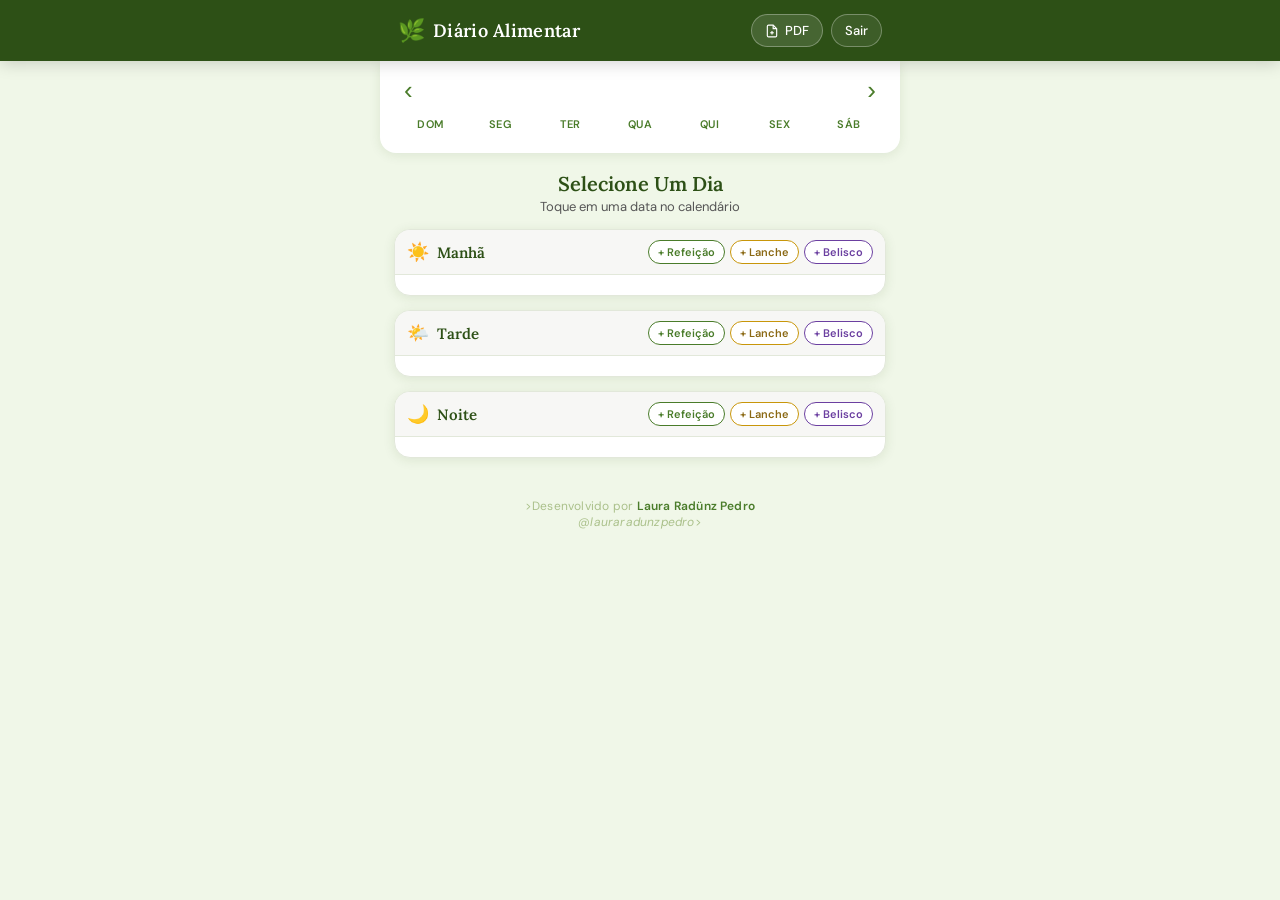
==== templates/index.html @ a9d3d00a "fix: rodapé de crédito" ====
<!DOCTYPE html>
<html lang="pt-BR">
<head>
  <meta charset="UTF-8"/>
  <meta name="viewport" content="width=device-width,initial-scale=1.0,maximum-scale=1.0"/>
  <title>Diário Alimentar</title>
  <link rel="preconnect" href="https://fonts.googleapis.com">
  <link href="https://fonts.googleapis.com/css2?family=Lora:ital,wght@0,400;0,600;1,400&family=DM+Sans:wght@300;400;500;600&display=swap" rel="stylesheet">
  <link rel="stylesheet" href="/static/style.css"/>
</head>
<body>
  <header class="header">
    <div class="header-inner">
      <div class="logo">
        <span class="logo-leaf">🌿</span>
        <span class="logo-text">Diário Alimentar</span>
      </div>
      <div style="display:flex;gap:8px;align-items:center">
        <span id="nomeUsuario" style="font-size:13px;color:rgba(255,255,255,0.7)"></span>
        <a id="linkAdmin" href="/admin" class="btn-pdf" style="display:none">Admin</a>
        <button class="btn-pdf" id="btnExportarPDF">
          <svg width="14" height="14" viewBox="0 0 24 24" fill="none" stroke="currentColor" stroke-width="2"><path d="M14 2H6a2 2 0 0 0-2 2v16a2 2 0 0 0 2 2h12a2 2 0 0 0 2-2V8z"/><polyline points="14 2 14 8 20 8"/><line x1="12" y1="18" x2="12" y2="12"/><line x1="9" y1="15" x2="15" y2="15"/></svg>
          PDF
        </button>
        <button class="btn-pdf" id="btnLogout" style="background:rgba(255,255,255,0.08)">Sair</button>
      </div>
    </div>
  </header>

  <!-- Calendário -->
  <div class="calendario-wrapper">
    <div class="calendario-header">
      <button class="cal-nav" id="prevMes">&#8249;</button>
      <span class="cal-mes-ano" id="calMesAno"></span>
      <button class="cal-nav" id="nextMes">&#8250;</button>
    </div>
    <div class="cal-dias-semana">
      <span>Dom</span><span>Seg</span><span>Ter</span><span>Qua</span><span>Qui</span><span>Sex</span><span>Sáb</span>
    </div>
    <div class="cal-grid" id="calGrid"></div>
  </div>

  <main class="main-content">
    <div class="dia-titulo-wrap">
      <h2 class="dia-titulo" id="diaTitulo">Selecione um dia</h2>
      <span class="dia-sub" id="diaSub">Toque em uma data no calendário</span>
    </div>

    <!-- Observação do dia -->
    <div class="obs-dia-wrap" id="obsDiaWrap" style="display:none">
      <div class="obs-dia-bar">
        <span class="obs-dia-label">📝 Observações do dia</span>
        <button class="obs-dia-toggle" id="btnObsToggle">▾</button>
      </div>
      <div class="obs-dia-body" id="obsDiaBody" style="display:none">
        <textarea class="obs-dia-textarea" id="obsTexto" placeholder="Anotações livres sobre o dia, como você se sentiu, contexto das refeições..." rows="3"></textarea>
        <div class="obs-dia-footer">
          <button class="obs-salvar-btn" id="btnSalvarObs">Salvar</button>
        </div>
      </div>
    </div>

    <div class="periodos" id="periodos">
      <div class="periodo-card" data-periodo="manha">
        <div class="periodo-header">
          <span class="periodo-icon">☀️</span>
          <span class="periodo-nome">Manhã</span>
          <div class="periodo-actions">
            <button class="btn-add-tipo" data-tipo="refeicao" data-periodo="manha">+ Refeição</button>
            <button class="btn-add-tipo btn-lanche" data-tipo="lanche" data-periodo="manha">+ Lanche</button>
            <button class="btn-add-tipo btn-belisco" data-tipo="belisco" data-periodo="manha">+ Belisco</button>
          </div>
        </div>
        <div class="periodo-entradas" id="entradas-manha"></div>
      </div>

      <div class="periodo-card" data-periodo="tarde">
        <div class="periodo-header">
          <span class="periodo-icon">🌤️</span>
          <span class="periodo-nome">Tarde</span>
          <div class="periodo-actions">
            <button class="btn-add-tipo" data-tipo="refeicao" data-periodo="tarde">+ Refeição</button>
            <button class="btn-add-tipo btn-lanche" data-tipo="lanche" data-periodo="tarde">+ Lanche</button>
            <button class="btn-add-tipo btn-belisco" data-tipo="belisco" data-periodo="tarde">+ Belisco</button>
          </div>
        </div>
        <div class="periodo-entradas" id="entradas-tarde"></div>
      </div>

      <div class="periodo-card" data-periodo="noite">
        <div class="periodo-header">
          <span class="periodo-icon">🌙</span>
          <span class="periodo-nome">Noite</span>
          <div class="periodo-actions">
            <button class="btn-add-tipo" data-tipo="refeicao" data-periodo="noite">+ Refeição</button>
            <button class="btn-add-tipo btn-lanche" data-tipo="lanche" data-periodo="noite">+ Lanche</button>
            <button class="btn-add-tipo btn-belisco" data-tipo="belisco" data-periodo="noite">+ Belisco</button>
          </div>
        </div>
        <div class="periodo-entradas" id="entradas-noite"></div>
      </div>
    </div>
  </main>

  <!-- Modal Refeição / Lanche / Belisco / Edição -->
  <div class="modal-overlay" id="modalRefeicao">
    <div class="modal">
      <div class="modal-header">
        <h3 class="modal-titulo" id="modalTitulo">🍽️ Nova Refeição</h3>
        <button class="modal-close" id="fecharModal">✕</button>
      </div>
      <div class="modal-body">
        <div class="campo-horario">
          <label>Horário</label>
          <input type="time" id="inputHorario" class="input-horario"/>
        </div>

        <!-- Campos para refeição, lanche e belisco (todos usam multi-item agora) -->
        <div id="camposMulti">
          <label class="label-alimentos" id="labelAlimentos">Alimentos <span style="font-size:11px;color:#aaa;font-weight:400">(segure e arraste para reordenar)</span></label>
          <div id="listaAlimentos"></div>
          <button class="btn-add-alimento" id="btnAddAlimento">+ Adicionar item</button>
        </div>
      </div>
      <div class="modal-footer">
        <button class="btn-cancelar" id="btnCancelar">Cancelar</button>
        <button class="btn-salvar" id="btnSalvar">Salvar</button>
      </div>
    </div>
  </div>

  <!-- Modal Ingredientes -->
  <div class="modal-overlay" id="modalIngredientes">
    <div class="modal modal-pequeno">
      <div class="modal-header">
        <h3 class="modal-titulo">🧂 Ingredientes / Composição</h3>
        <button class="modal-close" id="fecharModalIngredientes">✕</button>
      </div>
      <div class="modal-body">
        <p style="font-size:13px;color:#888;margin-bottom:12px">Opcional. Descreva o que havia neste alimento.</p>
        <textarea class="obs-dia-textarea" id="inputIngredientes" placeholder="ex: manteiga, leite, farinha de trigo..." rows="4"></textarea>
      </div>
      <div class="modal-footer">
        <button class="btn-cancelar" id="btnCancelarIngredientes">Cancelar</button>
        <button class="btn-salvar" id="btnSalvarIngredientes">Confirmar</button>
      </div>
    </div>
  </div>

  <!-- Modal PDF -->
  <div class="modal-overlay" id="modalPDF">
    <div class="modal">
      <div class="modal-header">
        <h3 class="modal-titulo">📄 Exportar PDF</h3>
        <button class="modal-close" id="fecharModalPDF">✕</button>
      </div>
      <div class="modal-body">
        <div class="campo-horario">
          <label>Seu nome</label>
          <input type="text" id="pdfNome" class="input-horario" placeholder="ex: Maria Silva"/>
        </div>
        <div class="campo-horario" style="margin-top:12px">
          <label>Data início</label>
          <input type="date" id="pdfInicio" class="input-horario"/>
        </div>
        <div class="campo-horario" style="margin-top:12px">
          <label>Data fim</label>
          <input type="date" id="pdfFim" class="input-horario"/>
        </div>
        <p class="pdf-obs">Deixe as datas em branco para exportar <b>todos os dias</b> registrados.</p>
      </div>
      <div class="modal-footer">
        <button class="btn-cancelar" id="btnCancelarPDF">Cancelar</button>
        <button class="btn-salvar" id="btnGerarPDF">Gerar PDF</button>
      </div>
    </div>
  </div>

  <footer class="site-footer">
    <p>>Desenvolvido por <strong>Laura Radünz Pedro</strong></p>
    <p><i>@lauraradunzpedro</i>></p>
    
  </footer>

  <script src="/static/app.js"></script>
</body>
</html>
---- static/style.css ----
/* ===== RESET & BASE ===== */
*, *::before, *::after { box-sizing: border-box; margin: 0; padding: 0; }

:root {
  --verde-escuro: #2D5016;
  --verde-medio: #4A7C2A;
  --verde-claro: #7CB84A;
  --verde-palido: #C8E6A0;
  --verde-bg: #F0F7E8;
  --amarelo-lanche: #F5C842;
  --amarelo-lanche-bg: #FFF8DC;
  --roxo-belisco: #6B3FA0;
  --roxo-belisco-bg: #F3EEFF;
  --roxo-belisco-borda: #D8C5F5;
  --branco: #FFFFFF;
  --cinza-leve: #F7F7F5;
  --cinza-borda: #E2E8DA;
  --cinza-texto: #555;
  --sombra: 0 2px 12px rgba(45,80,22,0.10);
  --sombra-forte: 0 6px 24px rgba(45,80,22,0.15);
  --radius: 16px;
  --radius-sm: 10px;
}

html { font-size: 16px; }

body {
  font-family: 'DM Sans', sans-serif;
  background: var(--verde-bg);
  color: #2a2a2a;
  min-height: 100vh;
  padding-bottom: 40px;
}

/* ===== HEADER ===== */
.header {
  background: var(--verde-escuro);
  padding: 0;
  position: sticky;
  top: 0;
  z-index: 100;
  box-shadow: 0 2px 16px rgba(0,0,0,0.18);
}

.header-inner {
  max-width: 520px;
  margin: 0 auto;
  padding: 14px 18px;
  display: flex;
  align-items: center;
  justify-content: space-between;
}

.logo { display: flex; align-items: center; gap: 8px; }
.logo-leaf { font-size: 22px; }
.logo-text {
  font-family: 'Lora', serif;
  font-size: 18px;
  font-weight: 600;
  color: #fff;
  letter-spacing: 0.3px;
}

.btn-pdf {
  display: flex;
  align-items: center;
  gap: 6px;
  background: rgba(255,255,255,0.12);
  border: 1.5px solid rgba(255,255,255,0.3);
  color: #fff;
  font-family: 'DM Sans', sans-serif;
  font-size: 13px;
  font-weight: 500;
  padding: 7px 13px;
  border-radius: 20px;
  cursor: pointer;
  transition: background 0.2s;
  text-decoration: none;
}
.btn-pdf:hover { background: rgba(255,255,255,0.22); }

/* ===== CALENDÁRIO ===== */
.calendario-wrapper {
  max-width: 520px;
  margin: 0 auto;
  background: var(--branco);
  padding: 16px 16px 12px;
  border-radius: 0 0 var(--radius) var(--radius);
  box-shadow: var(--sombra);
  margin-bottom: 18px;
}

.calendario-header {
  display: flex;
  align-items: center;
  justify-content: space-between;
  margin-bottom: 10px;
}

.cal-nav {
  background: none;
  border: none;
  font-size: 26px;
  color: var(--verde-medio);
  cursor: pointer;
  padding: 0 8px;
  line-height: 1;
  transition: color 0.15s;
}
.cal-nav:hover { color: var(--verde-escuro); }

.cal-mes-ano {
  font-family: 'Lora', serif;
  font-size: 16px;
  font-weight: 600;
  color: var(--verde-escuro);
  text-transform: capitalize;
}

.cal-dias-semana {
  display: grid;
  grid-template-columns: repeat(7, 1fr);
  text-align: center;
  margin-bottom: 6px;
}
.cal-dias-semana span {
  font-size: 11px;
  font-weight: 600;
  color: var(--verde-medio);
  text-transform: uppercase;
  letter-spacing: 0.5px;
  padding: 4px 0;
}

.cal-grid {
  display: grid;
  grid-template-columns: repeat(7, 1fr);
  gap: 3px;
}

.cal-dia {
  aspect-ratio: 1;
  display: flex;
  align-items: center;
  justify-content: center;
  border-radius: 50%;
  font-size: 13px;
  font-weight: 500;
  cursor: pointer;
  transition: all 0.15s;
  position: relative;
  color: #333;
}

.cal-dia:hover:not(.vazio):not(.outro-mes) {
  background: var(--verde-palido);
  color: var(--verde-escuro);
}

.cal-dia.outro-mes { color: #ccc; cursor: default; }
.cal-dia.hoje { border: 2px solid var(--verde-claro); color: var(--verde-escuro); font-weight: 700; }
.cal-dia.selecionado { background: var(--verde-medio) !important; color: #fff !important; font-weight: 700; }

.cal-dia.tem-registro::after {
  content: '';
  position: absolute;
  bottom: 3px;
  width: 5px;
  height: 5px;
  border-radius: 50%;
  background: var(--verde-claro);
}
.cal-dia.selecionado::after { background: rgba(255,255,255,0.7); }

/* ===== MAIN ===== */
.main-content {
  max-width: 520px;
  margin: 0 auto;
  padding: 0 14px;
}

.dia-titulo-wrap {
  text-align: center;
  margin-bottom: 14px;
}

.dia-titulo {
  font-family: 'Lora', serif;
  font-size: 20px;
  font-weight: 600;
  color: var(--verde-escuro);
  text-transform: capitalize;
}

.dia-sub {
  font-size: 13px;
  color: var(--cinza-texto);
  display: block;
  margin-top: 2px;
}

/* ===== OBSERVAÇÃO DO DIA ===== */
.obs-dia-wrap {
  background: var(--branco);
  border: 1.5px solid var(--cinza-borda);
  border-radius: var(--radius-sm);
  margin-bottom: 16px;
  overflow: hidden;
  box-shadow: 0 1px 6px rgba(45,80,22,0.06);
}

.obs-dia-bar {
  display: flex;
  align-items: center;
  justify-content: space-between;
  padding: 10px 14px;
  cursor: pointer;
  transition: background 0.15s;
}
.obs-dia-bar:hover { background: var(--cinza-leve); }
.obs-dia-bar.tem-obs { border-left: 3px solid var(--verde-claro); }

.obs-dia-label {
  font-size: 13px;
  font-weight: 500;
  color: var(--cinza-texto);
}
.obs-dia-bar.tem-obs .obs-dia-label { color: var(--verde-medio); font-weight: 600; }

.obs-dia-toggle {
  background: none;
  border: none;
  color: var(--cinza-texto);
  font-size: 14px;
  cursor: pointer;
  padding: 0 4px;
}

.obs-dia-body {
  padding: 10px 14px 12px;
  border-top: 1px solid var(--cinza-borda);
}

.obs-dia-textarea {
  width: 100%;
  border: 1.5px solid var(--cinza-borda);
  border-radius: 8px;
  padding: 10px 12px;
  font-family: 'DM Sans', sans-serif;
  font-size: 13px;
  color: #333;
  resize: vertical;
  outline: none;
  background: var(--cinza-leve);
  line-height: 1.5;
  transition: border-color 0.2s;
}
.obs-dia-textarea:focus { border-color: var(--verde-claro); background: #fff; }

.obs-dia-footer {
  display: flex;
  justify-content: flex-end;
  margin-top: 8px;
}

.obs-salvar-btn {
  padding: 7px 18px;
  background: var(--verde-medio);
  color: #fff;
  border: none;
  border-radius: 20px;
  font-family: 'DM Sans', sans-serif;
  font-size: 13px;
  font-weight: 600;
  cursor: pointer;
  transition: background 0.2s;
}
.obs-salvar-btn:hover { background: var(--verde-escuro); }

/* ===== PERÍODOS ===== */
.periodos { display: flex; flex-direction: column; gap: 14px; }

.periodo-card {
  background: var(--branco);
  border-radius: var(--radius);
  box-shadow: var(--sombra);
  overflow: hidden;
  border: 1.5px solid var(--cinza-borda);
}

.periodo-header {
  display: flex;
  align-items: center;
  gap: 8px;
  padding: 10px 12px;
  background: var(--cinza-leve);
  border-bottom: 1px solid var(--cinza-borda);
  flex-wrap: wrap;
}

.periodo-icon { font-size: 18px; }

.periodo-nome {
  font-family: 'Lora', serif;
  font-size: 15px;
  font-weight: 600;
  color: var(--verde-escuro);
  flex: 1;
}

.periodo-actions {
  display: flex;
  gap: 5px;
  flex-wrap: wrap;
}

.btn-add-tipo {
  font-family: 'DM Sans', sans-serif;
  font-size: 11px;
  font-weight: 600;
  padding: 4px 9px;
  border-radius: 20px;
  border: 1.5px solid var(--verde-medio);
  background: var(--branco);
  color: var(--verde-medio);
  cursor: pointer;
  transition: all 0.15s;
  white-space: nowrap;
}
.btn-add-tipo:hover { background: var(--verde-medio); color: #fff; }

.btn-lanche { border-color: #C8960A; color: #8B6914; }
.btn-lanche:hover { background: #C8960A; color: #fff; }

.btn-belisco { border-color: var(--roxo-belisco); color: var(--roxo-belisco); }
.btn-belisco:hover { background: var(--roxo-belisco); color: #fff; }

.periodo-entradas {
  padding: 10px 14px;
  display: flex;
  flex-direction: column;
  gap: 10px;
  min-height: 10px;
}

/* ===== ENTRADAS SALVAS ===== */
.entrada-card {
  border-radius: var(--radius-sm);
  padding: 10px 12px;
  position: relative;
}

.entrada-card.tipo-refeicao { background: var(--verde-bg); border: 1px solid var(--verde-palido); }
.entrada-card.tipo-lanche   { background: var(--amarelo-lanche-bg); border: 1px solid #F0D97A; }
.entrada-card.tipo-belisco  { background: var(--roxo-belisco-bg); border: 1px solid var(--roxo-belisco-borda); }

.entrada-horario {
  font-size: 11px;
  font-weight: 600;
  color: var(--cinza-texto);
  text-transform: uppercase;
  letter-spacing: 0.5px;
  margin-bottom: 4px;
  display: flex;
  align-items: center;
  gap: 5px;
}

.entrada-horario .badge {
  background: var(--verde-escuro);
  color: #fff;
  border-radius: 8px;
  padding: 1px 7px;
  font-size: 10px;
}
.entrada-card.tipo-lanche .entrada-horario .badge  { background: #8B6914; }
.entrada-card.tipo-belisco .entrada-horario .badge { background: var(--roxo-belisco); }

.entrada-alimentos { margin-top: 4px; }

.alimento-item {
  font-size: 13px;
  color: #333;
  padding: 1px 0;
  display: flex;
  align-items: baseline;
  gap: 4px;
}
.alimento-item::before { content: '•'; color: var(--verde-claro); font-size: 16px; line-height: 1; }
.entrada-card.tipo-lanche .alimento-item::before  { content: '🥪'; font-size: 12px; }
.entrada-card.tipo-belisco .alimento-item::before { content: '🍬'; font-size: 12px; }

.alimento-medida { font-size: 12px; color: var(--cinza-texto); font-weight: 500; }

.alimento-ingredientes {
  font-size: 11px;
  color: #999;
  font-style: italic;
  padding-left: 18px;
  margin-bottom: 2px;
  line-height: 1.4;
}

.btn-deletar {
  position: absolute;
  top: 8px;
  right: 8px;
  background: none;
  border: none;
  font-size: 16px;
  color: #ccc;
  cursor: pointer;
  padding: 2px 4px;
  border-radius: 6px;
  transition: color 0.15s;
  line-height: 1;
}
.btn-deletar:hover { color: #e74c3c; background: #fef0f0; }

/* ===== MODAL ===== */
.modal-overlay {
  display: none;
  position: fixed;
  inset: 0;
  background: rgba(0,0,0,0.45);
  z-index: 200;
  align-items: flex-end;
  justify-content: center;
  padding: 0;
}
.modal-overlay.aberto { display: flex; animation: fadeInOverlay 0.2s ease; }

@keyframes fadeInOverlay { from{opacity:0} to{opacity:1} }

.modal {
  background: var(--branco);
  width: 100%;
  max-width: 520px;
  border-radius: 22px 22px 0 0;
  max-height: 88vh;
  overflow-y: auto;
  animation: slideUp 0.28s cubic-bezier(.34,1.3,.64,1);
}

.modal-pequeno { max-height: 60vh; }

@keyframes slideUp { from{transform:translateY(100%)} to{transform:translateY(0)} }

.modal-header {
  display: flex;
  align-items: center;
  justify-content: space-between;
  padding: 18px 20px 12px;
  border-bottom: 1px solid var(--cinza-borda);
  position: sticky;
  top: 0;
  background: var(--branco);
  z-index: 1;
}

.modal-titulo {
  font-family: 'Lora', serif;
  font-size: 17px;
  font-weight: 600;
  color: var(--verde-escuro);
}

.modal-close {
  background: var(--cinza-leve);
  border: none;
  width: 30px;
  height: 30px;
  border-radius: 50%;
  font-size: 15px;
  color: var(--cinza-texto);
  cursor: pointer;
  display: flex;
  align-items: center;
  justify-content: center;
}

.modal-body { padding: 16px 20px; }

.modal-footer {
  padding: 14px 20px 24px;
  display: flex;
  gap: 10px;
  border-top: 1px solid var(--cinza-borda);
  position: sticky;
  bottom: 0;
  background: var(--branco);
}

/* ===== INPUTS ===== */
label, .label-alimentos {
  display: block;
  font-size: 12px;
  font-weight: 600;
  color: var(--verde-escuro);
  text-transform: uppercase;
  letter-spacing: 0.5px;
  margin-bottom: 6px;
}
.label-alimentos { margin-top: 14px; }

.campo-horario { margin-bottom: 4px; }

.input-horario {
  width: 100%;
  padding: 10px 14px;
  border: 1.5px solid var(--cinza-borda);
  border-radius: var(--radius-sm);
  font-family: 'DM Sans', sans-serif;
  font-size: 15px;
  color: #333;
  outline: none;
  background: var(--cinza-leve);
  transition: border-color 0.2s;
}
.input-horario:focus { border-color: var(--verde-claro); background: #fff; }

/* Linha de alimento */
.alimento-row-wrap {
  background: var(--cinza-leve);
  border: 1.5px solid var(--cinza-borda);
  border-radius: var(--radius-sm);
  padding: 10px;
  margin-bottom: 8px;
  position: relative;
  transition: border-color 0.2s;
}
.alimento-row-wrap:focus-within { border-color: var(--verde-claro); }

.alimento-acoes-topo {
  display: flex;
  align-items: center;
  gap: 4px;
  width: 100%;
}

.input-alimento {
  flex: 1;
  border: none;
  background: transparent;
  font-family: 'DM Sans', sans-serif;
  font-size: 14px;
  color: #333;
  outline: none;
  padding: 2px 0;
  min-width: 0;
}
.input-alimento::placeholder { color: #aaa; }

/* Botão de ingredientes */
.btn-ingredientes {
  background: none;
  border: 1.5px solid #ddd;
  border-radius: 8px;
  padding: 3px 7px;
  font-size: 14px;
  cursor: pointer;
  color: #bbb;
  transition: all 0.15s;
  flex-shrink: 0;
  line-height: 1.4;
}
.btn-ingredientes:hover { border-color: var(--verde-claro); color: var(--verde-medio); background: var(--verde-bg); }
.btn-ingredientes.tem-ingredientes { border-color: var(--verde-medio); color: var(--verde-medio); background: var(--verde-bg); }

.btn-remover-alimento {
  background: none;
  border: none;
  font-size: 18px;
  color: #ccc;
  cursor: pointer;
  line-height: 1;
  transition: color 0.15s;
  flex-shrink: 0;
  padding: 0 2px;
}
.btn-remover-alimento:hover { color: #e74c3c; }

.alimento-medida-row {
  display: flex;
  gap: 8px;
  margin-top: 8px;
}

.input-qtd {
  width: 90px;
  flex-shrink: 0;
  border: 1.5px solid var(--cinza-borda);
  border-radius: 8px;
  padding: 7px 10px;
  font-family: 'DM Sans', sans-serif;
  font-size: 13px;
  background: #fff;
  outline: none;
  color: #333;
  transition: border-color 0.2s;
}
.input-qtd:focus { border-color: var(--verde-claro); }

.select-unidade {
  flex: 1;
  border: 1.5px solid var(--cinza-borda);
  border-radius: 8px;
  padding: 7px 10px;
  font-family: 'DM Sans', sans-serif;
  font-size: 13px;
  background: #fff;
  outline: none;
  color: #333;
  cursor: pointer;
  transition: border-color 0.2s;
}
.select-unidade:focus { border-color: var(--verde-claro); }

.btn-add-alimento {
  width: 100%;
  padding: 9px;
  border: 2px dashed var(--verde-palido);
  border-radius: var(--radius-sm);
  background: transparent;
  color: var(--verde-medio);
  font-family: 'DM Sans', sans-serif;
  font-size: 13px;
  font-weight: 600;
  cursor: pointer;
  margin-top: 4px;
  transition: all 0.15s;
}
.btn-add-alimento:hover { border-color: var(--verde-medio); background: var(--verde-bg); }

/* Botões do modal */
.btn-cancelar, .btn-salvar {
  flex: 1;
  padding: 13px;
  border-radius: var(--radius-sm);
  font-family: 'DM Sans', sans-serif;
  font-size: 15px;
  font-weight: 600;
  cursor: pointer;
  border: none;
  transition: all 0.15s;
}
.btn-cancelar { background: var(--cinza-leve); color: var(--cinza-texto); }
.btn-cancelar:hover { background: var(--cinza-borda); }
.btn-salvar { background: var(--verde-medio); color: #fff; box-shadow: 0 3px 10px rgba(74,124,42,0.3); }
.btn-salvar:hover { background: var(--verde-escuro); }
.btn-salvar:active { transform: scale(0.98); }

/* PDF obs */
.pdf-obs {
  font-size: 12px;
  color: var(--cinza-texto);
  margin-top: 14px;
  line-height: 1.5;
  background: var(--verde-bg);
  padding: 10px 12px;
  border-radius: 8px;
  border-left: 3px solid var(--verde-claro);
}

/* Vazio */
.vazio-msg { font-size: 13px; color: #bbb; text-align: center; padding: 8px 0 4px; font-style: italic; }

/* ===== RODAPÉ DO SITE ===== */
.site-footer {
  text-align: center;
  margin-top: 40px;
  padding-bottom: 20px;
  font-size: 12px;
  color: #aac08a;
  letter-spacing: 0.2px;
}
.site-footer strong {
  color: var(--verde-medio);
  font-weight: 600;
}

/* Scrollbar */
::-webkit-scrollbar { width: 5px; }
::-webkit-scrollbar-track { background: transparent; }
::-webkit-scrollbar-thumb { background: var(--verde-palido); border-radius: 3px; }

/* Toast */
.toast {
  position: fixed;
  bottom: 30px;
  left: 50%;
  transform: translateX(-50%) translateY(80px);
  background: var(--verde-escuro);
  color: #fff;
  padding: 11px 22px;
  border-radius: 30px;
  font-size: 14px;
  font-weight: 500;
  z-index: 9999;
  transition: transform 0.3s cubic-bezier(.34,1.4,.64,1), opacity 0.3s;
  opacity: 0;
  pointer-events: none;
}
.toast.show { transform: translateX(-50%) translateY(0); opacity: 1; }

/* ── Drag & Drop ── */
.drag-handle {
  display: inline-block;
  cursor: grab;
  color: #ccc;
  font-size: 18px;
  padding: 0 4px 0 0;
  user-select: none;
  touch-action: none;
  vertical-align: middle;
  line-height: 1;
  flex-shrink: 0;
}
.drag-handle:active { cursor: grabbing; }
.alimento-row-wrap.drag-over {
  border-color: var(--verde-claro);
  background: var(--verde-bg);
  box-shadow: 0 0 0 2px var(--verde-palido);
}

/* ── Botões de editar/deletar na entrada ── */
.entrada-btns {
  position: absolute;
  top: 8px;
  right: 8px;
  display: flex;
  gap: 4px;
}
.btn-editar {
  background: none;
  border: none;
  font-size: 14px;
  color: #aaa;
  cursor: pointer;
  padding: 2px 4px;
  border-radius: 6px;
  transition: color 0.15s, background 0.15s;
  line-height: 1;
}
.btn-editar:hover { color: var(--verde-medio); background: var(--verde-bg); }
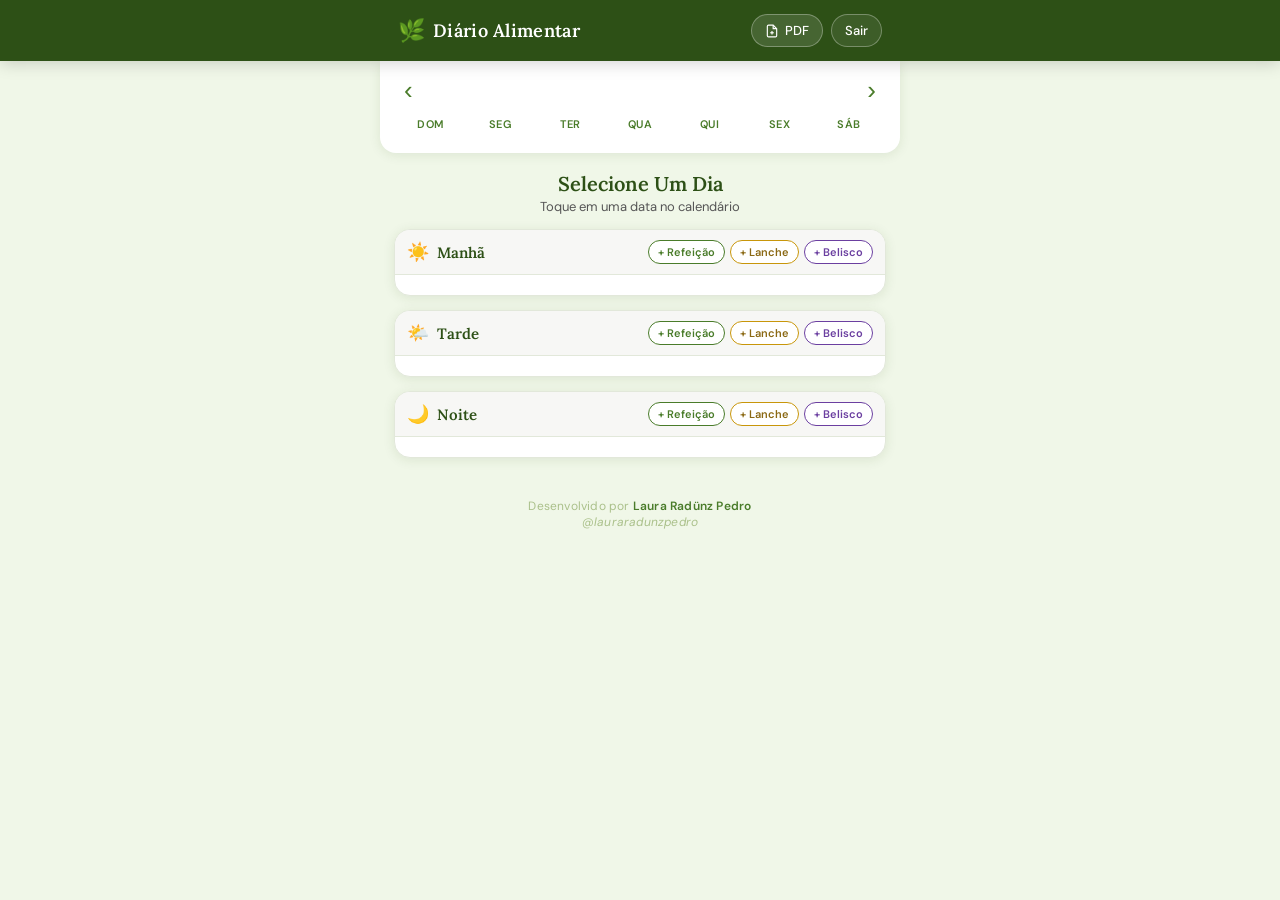
==== commit c4fc2b5d: "fix: rodapé de crédito" ====
--- a/templates/index.html
+++ b/templates/index.html
@@ -177,8 +177,8 @@
   </div>
 
   <footer class="site-footer">
-    <p>>Desenvolvido por <strong>Laura Radünz Pedro</strong></p>
-    <p><i>@lauraradunzpedro</i>></p>
+    <p>Desenvolvido por <strong>Laura Radünz Pedro</strong></p>
+    <p><i>@lauraradunzpedro</i></p>
     
   </footer>
 
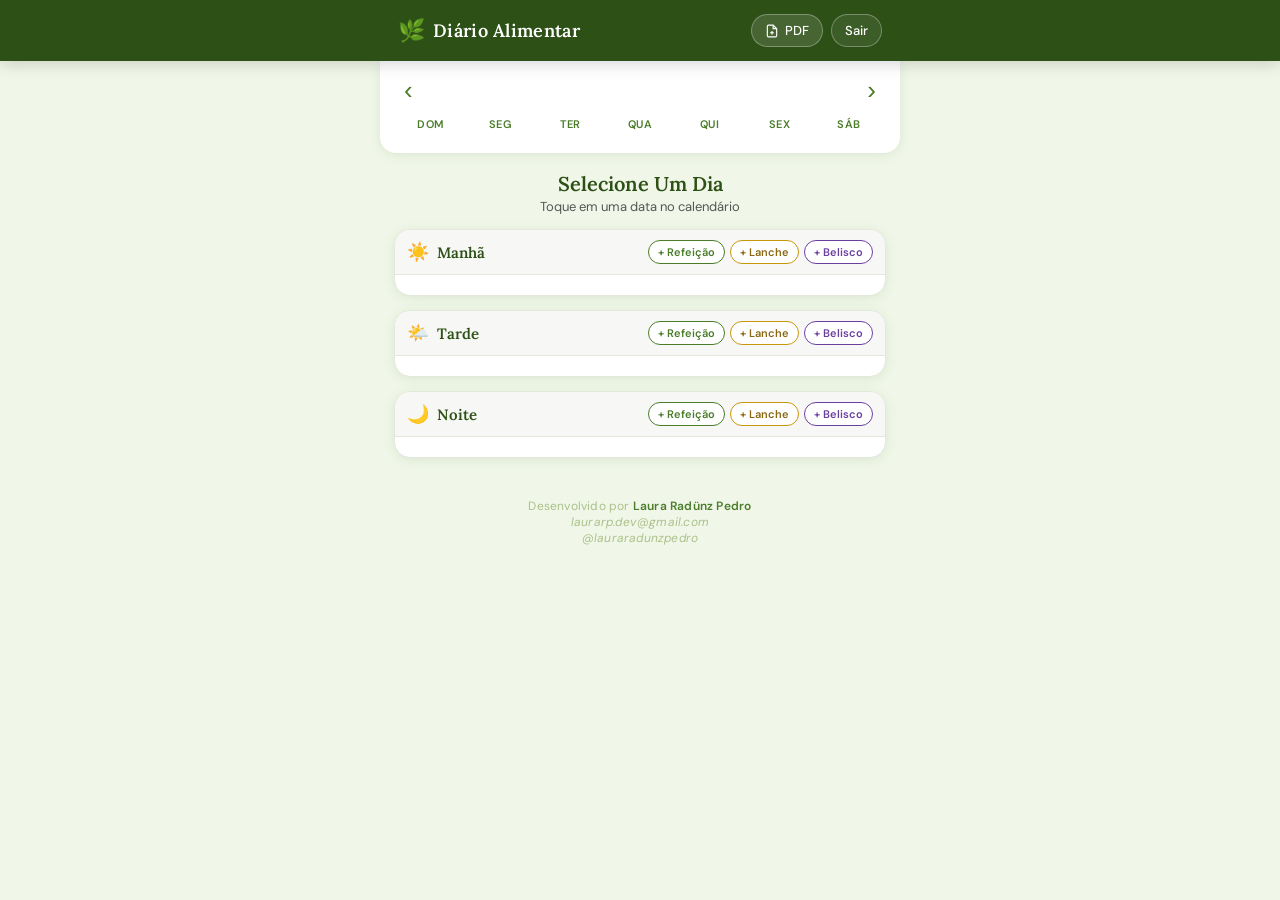
==== commit 283b2f50: "fix: adiciona contato no rodapé" ====
--- a/templates/index.html
+++ b/templates/index.html
@@ -178,8 +178,9 @@
 
   <footer class="site-footer">
     <p>Desenvolvido por <strong>Laura Radünz Pedro</strong></p>
+    <p><i>laurarp.dev@gmail.com</i></p>
     <p><i>@lauraradunzpedro</i></p>
-    
+
   </footer>
 
   <script src="/static/app.js"></script>
--- a/static/style.css
+++ b/static/style.css
@@ -729,7 +729,7 @@
   top: 8px;
   right: 8px;
   display: flex;
-  gap: 4px;
+  gap: 6px;
 }
 .btn-editar {
   background: none;
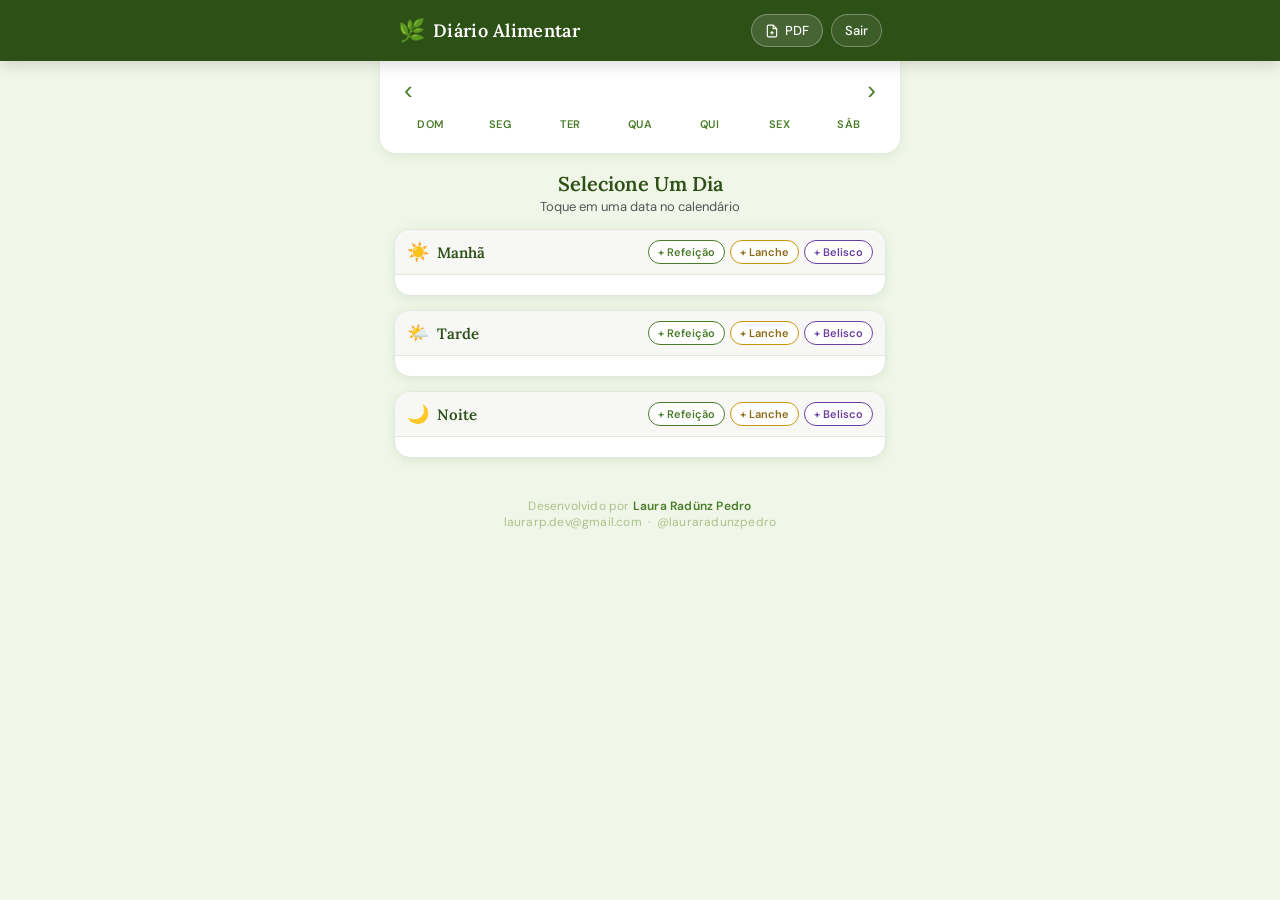
==== commit 73e7ef2a: "fix: corrige erro de fontName duplicado no PDF, login por e-mail e ajustes de UI" ====
--- a/templates/index.html
+++ b/templates/index.html
@@ -178,9 +178,11 @@
 
   <footer class="site-footer">
     <p>Desenvolvido por <strong>Laura Radünz Pedro</strong></p>
-    <p><i>laurarp.dev@gmail.com</i></p>
-    <p><i>@lauraradunzpedro</i></p>
-
+    <p>
+      <a href="mailto:laurarp.dev@gmail.com" style="color:inherit;text-decoration:none">laurarp.dev@gmail.com</a>
+      &nbsp;·&nbsp;
+      <a href="https://instagram.com/lauraradunzpedro" target="_blank" rel="noopener" style="color:inherit;text-decoration:none">@lauraradunzpedro</a>
+    </p>
   </footer>
 
   <script src="/static/app.js"></script>
--- a/static/style.css
+++ b/static/style.css
@@ -402,9 +402,6 @@
 }
 
 .btn-deletar {
-  position: absolute;
-  top: 8px;
-  right: 8px;
   background: none;
   border: none;
   font-size: 16px;
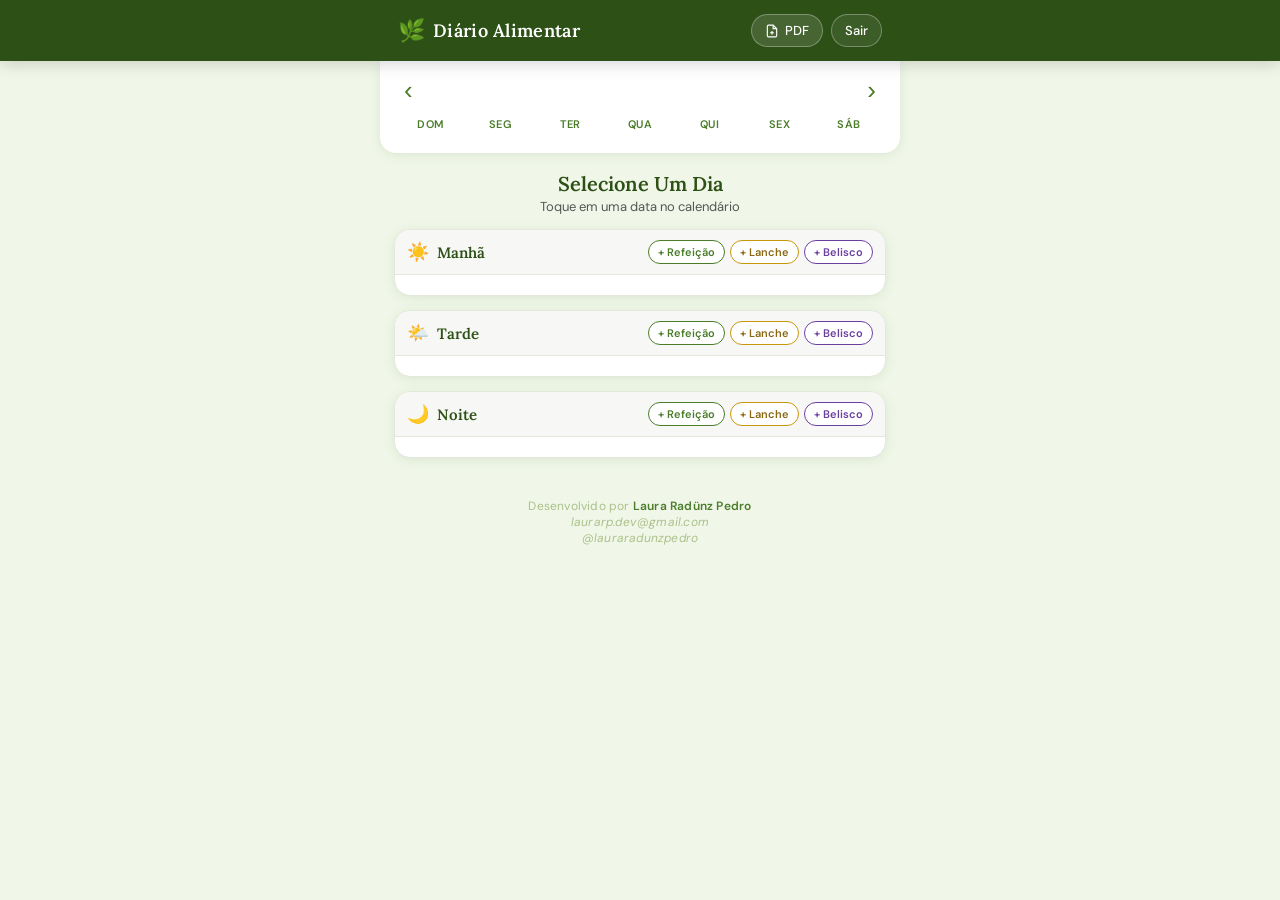
==== commit 89d96903: "feat: adiciona suporte a PWA (manifest, service worker e ícones)" ====
--- a/templates/index.html
+++ b/templates/index.html
@@ -7,6 +7,13 @@
   <link rel="preconnect" href="https://fonts.googleapis.com">
   <link href="https://fonts.googleapis.com/css2?family=Lora:ital,wght@0,400;0,600;1,400&family=DM+Sans:wght@300;400;500;600&display=swap" rel="stylesheet">
   <link rel="stylesheet" href="/static/style.css"/>
+  <link rel="manifest" href="/manifest.json"/>
+  <meta name="theme-color" content="#1E3A08"/>
+  <meta name="mobile-web-app-capable" content="yes"/>
+  <meta name="apple-mobile-web-app-capable" content="yes"/>
+  <meta name="apple-mobile-web-app-status-bar-style" content="black-translucent"/>
+  <meta name="apple-mobile-web-app-title" content="Diário Alimentar"/>
+  <link rel="apple-touch-icon" href="/static/icons/icon-192.png"/>
 </head>
 <body>
   <header class="header">
@@ -178,11 +185,9 @@
 
   <footer class="site-footer">
     <p>Desenvolvido por <strong>Laura Radünz Pedro</strong></p>
-    <p>
-      <a href="mailto:laurarp.dev@gmail.com" style="color:inherit;text-decoration:none">laurarp.dev@gmail.com</a>
-      &nbsp;·&nbsp;
-      <a href="https://instagram.com/lauraradunzpedro" target="_blank" rel="noopener" style="color:inherit;text-decoration:none">@lauraradunzpedro</a>
-    </p>
+    <p><i>laurarp.dev@gmail.com</i></p>
+    <p><i>@lauraradunzpedro</i></p>
+
   </footer>
 
   <script src="/static/app.js"></script>
--- a/static/style.css
+++ b/static/style.css
@@ -401,18 +401,7 @@
   line-height: 1.4;
 }
 
-.btn-deletar {
-  background: none;
-  border: none;
-  font-size: 16px;
-  color: #ccc;
-  cursor: pointer;
-  padding: 2px 4px;
-  border-radius: 6px;
-  transition: color 0.15s;
-  line-height: 1;
-}
-.btn-deletar:hover { color: #e74c3c; background: #fef0f0; }
+
 
 /* ===== MODAL ===== */
 .modal-overlay {
@@ -726,17 +715,88 @@
   top: 8px;
   right: 8px;
   display: flex;
-  gap: 6px;
-}
-.btn-editar {
+  flex-direction: row;
+  align-items: center;
+  gap: 2px;
+}
+.btn-editar,
+.btn-deletar {
   background: none;
   border: none;
+  cursor: pointer;
+  padding: 3px 5px;
+  border-radius: 6px;
+  line-height: 1;
+  transition: color 0.15s, background 0.15s;
+}
+.btn-editar  { font-size: 13px; color: #aaa; }
+.btn-deletar { font-size: 15px; color: #ccc; }
+.btn-editar:hover  { color: var(--verde-medio); background: var(--verde-bg); }
+.btn-deletar:hover { color: #e74c3c; background: #fef0f0; }
+/* ── Modal de confirmação ── */
+.confirm-overlay {
+  display: none;
+  position: fixed;
+  inset: 0;
+  background: rgba(0,0,0,0.45);
+  z-index: 999;
+  align-items: center;
+  justify-content: center;
+  padding: 24px;
+}
+.confirm-overlay.aberto { display: flex; animation: fadeInOverlay 0.18s ease; }
+
+.confirm-box {
+  background: var(--branco);
+  border-radius: 20px;
+  padding: 28px 24px 20px;
+  width: 100%;
+  max-width: 320px;
+  box-shadow: 0 12px 40px rgba(0,0,0,0.22);
+  animation: scaleIn 0.2s cubic-bezier(.34,1.4,.64,1);
+}
+
+@keyframes scaleIn { from{transform:scale(0.88);opacity:0} to{transform:scale(1);opacity:1} }
+
+.confirm-msg {
+  font-family: 'DM Sans', sans-serif;
+  font-size: 15px;
+  color: #222;
+  text-align: center;
+  margin-bottom: 22px;
+  line-height: 1.5;
+}
+
+.confirm-btns {
+  display: flex;
+  gap: 10px;
+}
+
+.confirm-btn-cancel, .confirm-btn-ok {
+  flex: 1;
+  padding: 12px;
+  border: none;
+  border-radius: 12px;
+  font-family: 'DM Sans', sans-serif;
   font-size: 14px;
-  color: #aaa;
-  cursor: pointer;
-  padding: 2px 4px;
-  border-radius: 6px;
-  transition: color 0.15s, background 0.15s;
-  line-height: 1;
-}
-.btn-editar:hover { color: var(--verde-medio); background: var(--verde-bg); }+  font-weight: 600;
+  cursor: pointer;
+  transition: opacity 0.15s;
+}
+
+.confirm-btn-cancel {
+  background: var(--cinza-leve);
+  color: var(--cinza-texto);
+}
+
+.confirm-btn-ok {
+  background: var(--verde-medio);
+  color: #fff;
+}
+
+.confirm-btn-ok.perigo {
+  background: #e74c3c;
+  color: #fff;
+}
+
+.confirm-btn-cancel:hover, .confirm-btn-ok:hover { opacity: 0.82; }
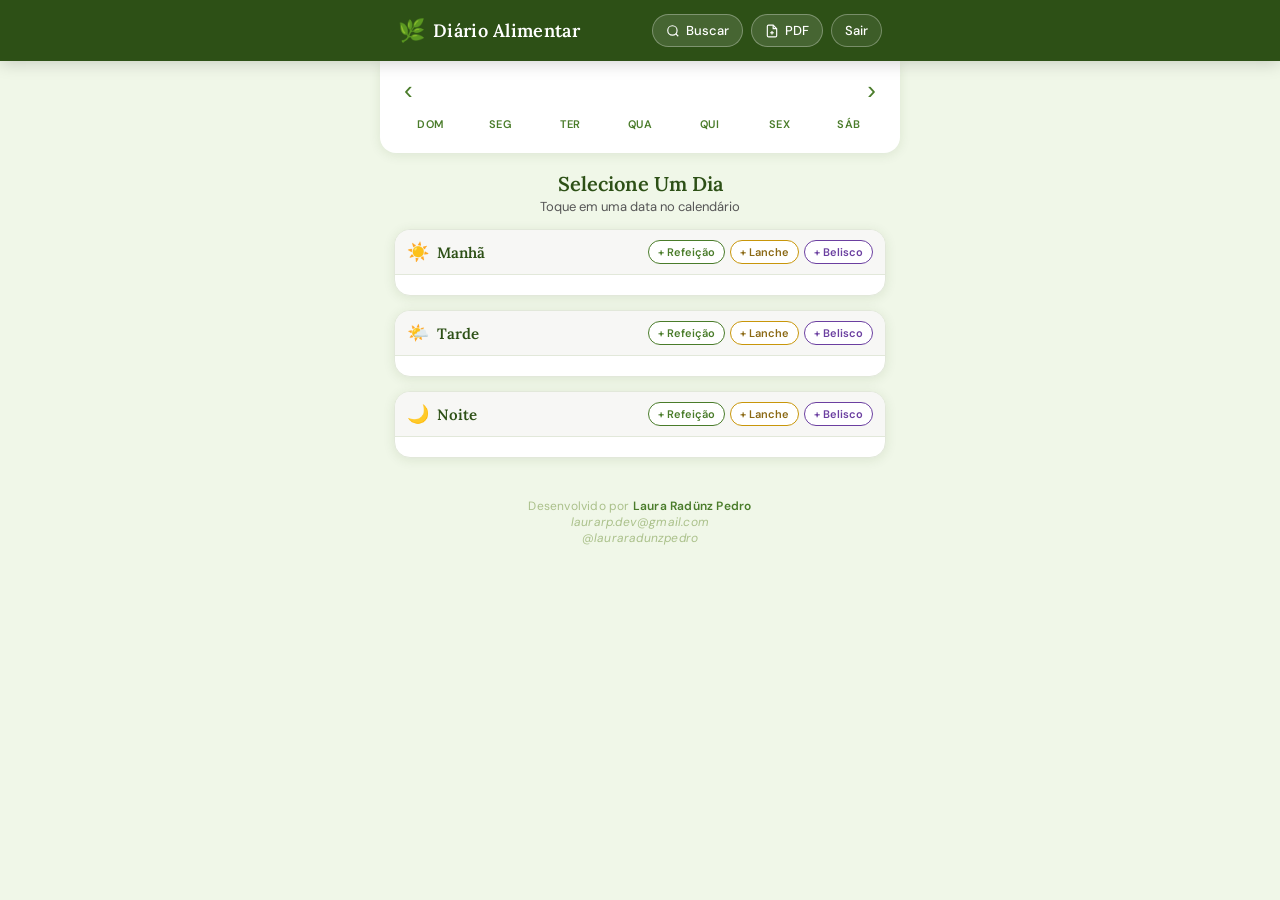
==== commit 46dbe15a: "feat: adiciona busca por alimento com navegação direta ao dia" ====
--- a/templates/index.html
+++ b/templates/index.html
@@ -25,6 +25,10 @@
       <div style="display:flex;gap:8px;align-items:center">
         <span id="nomeUsuario" style="font-size:13px;color:rgba(255,255,255,0.7)"></span>
         <a id="linkAdmin" href="/admin" class="btn-pdf" style="display:none">Admin</a>
+        <button class="btn-pdf" id="btnBuscar">
+          <svg width="14" height="14" viewBox="0 0 24 24" fill="none" stroke="currentColor" stroke-width="2"><circle cx="11" cy="11" r="8"/><line x1="21" y1="21" x2="16.65" y2="16.65"/></svg>
+          Buscar
+        </button>
         <button class="btn-pdf" id="btnExportarPDF">
           <svg width="14" height="14" viewBox="0 0 24 24" fill="none" stroke="currentColor" stroke-width="2"><path d="M14 2H6a2 2 0 0 0-2 2v16a2 2 0 0 0 2 2h12a2 2 0 0 0 2-2V8z"/><polyline points="14 2 14 8 20 8"/><line x1="12" y1="18" x2="12" y2="12"/><line x1="9" y1="15" x2="15" y2="15"/></svg>
           PDF
@@ -183,6 +187,53 @@
     </div>
   </div>
 
+  <!-- Modal Busca por Alimento -->
+  <div class="modal-overlay" id="modalBusca">
+    <div class="modal">
+      <div class="modal-header">
+        <h3 class="modal-titulo">🔍 Buscar alimento</h3>
+        <button class="modal-close" id="fecharModalBusca">✕</button>
+      </div>
+      <div class="modal-body">
+        <div class="busca-input-wrap">
+          <input type="text" id="buscaInput" class="input-horario"
+                 placeholder="Ex: frango, arroz, iogurte..."
+                 autocomplete="off" autocapitalize="none"/>
+        </div>
+        <div id="buscaResultados" class="busca-resultados"></div>
+      </div>
+    </div>
+  </div>
+
+  <!-- Modal Copiar Refeição -->
+  <div class="modal-overlay" id="modalCopiar">
+    <div class="modal modal-pequeno">
+      <div class="modal-header">
+        <h3 class="modal-titulo">📋 Copiar refeição</h3>
+        <button class="modal-close" id="fecharModalCopiar">✕</button>
+      </div>
+      <div class="modal-body">
+        <p style="font-size:13px;color:#888;margin-bottom:16px">Escolha para qual dia e período deseja copiar esta refeição.</p>
+        <div class="campo-horario">
+          <label>Data de destino</label>
+          <input type="date" id="copiarData" class="input-horario"/>
+        </div>
+        <div class="campo-horario" style="margin-top:12px">
+          <label>Período</label>
+          <select id="copiarPeriodo" class="input-horario">
+            <option value="manha">☀️ Manhã</option>
+            <option value="tarde">🌤️ Tarde</option>
+            <option value="noite">🌙 Noite</option>
+          </select>
+        </div>
+      </div>
+      <div class="modal-footer">
+        <button class="btn-cancelar" id="btnCancelarCopiar">Cancelar</button>
+        <button class="btn-salvar" id="btnConfirmarCopiar">Copiar</button>
+      </div>
+    </div>
+  </div>
+
   <footer class="site-footer">
     <p>Desenvolvido por <strong>Laura Radünz Pedro</strong></p>
     <p><i>laurarp.dev@gmail.com</i></p>
--- a/static/style.css
+++ b/static/style.css
@@ -720,7 +720,8 @@
   gap: 2px;
 }
 .btn-editar,
-.btn-deletar {
+.btn-deletar,
+.btn-copiar {
   background: none;
   border: none;
   cursor: pointer;
@@ -729,8 +730,10 @@
   line-height: 1;
   transition: color 0.15s, background 0.15s;
 }
+.btn-copiar  { font-size: 13px; color: #aaa; }
 .btn-editar  { font-size: 13px; color: #aaa; }
 .btn-deletar { font-size: 15px; color: #ccc; }
+.btn-copiar:hover  { color: #3b82f6; background: #eff6ff; }
 .btn-editar:hover  { color: var(--verde-medio); background: var(--verde-bg); }
 .btn-deletar:hover { color: #e74c3c; background: #fef0f0; }
 /* ── Modal de confirmação ── */
@@ -799,4 +802,62 @@
   color: #fff;
 }
 
-.confirm-btn-cancel:hover, .confirm-btn-ok:hover { opacity: 0.82; }+.confirm-btn-cancel:hover, .confirm-btn-ok:hover { opacity: 0.82; }
+
+/* ── Busca por alimento ── */
+.busca-input-wrap { margin-bottom: 14px; }
+
+.busca-resultados {
+  max-height: 55vh;
+  overflow-y: auto;
+}
+
+.busca-loading, .busca-vazio {
+  text-align: center;
+  color: #bbb;
+  font-size: 13px;
+  padding: 24px 0;
+  font-style: italic;
+}
+
+.busca-grupo { margin-bottom: 14px; }
+
+.busca-data-btn {
+  background: var(--verde-bg);
+  border: none;
+  border-radius: 10px;
+  padding: 6px 12px;
+  font-family: 'DM Sans', sans-serif;
+  font-size: 13px;
+  font-weight: 600;
+  color: var(--verde-escuro);
+  cursor: pointer;
+  margin-bottom: 6px;
+  transition: background 0.15s;
+  display: block;
+  width: 100%;
+  text-align: left;
+}
+.busca-data-btn:hover { background: #c8e6a0; }
+
+.busca-ocorrencias {
+  display: flex;
+  flex-direction: column;
+  gap: 4px;
+  padding-left: 8px;
+}
+
+.busca-item {
+  display: flex;
+  align-items: center;
+  gap: 8px;
+  font-size: 13px;
+  padding: 5px 8px;
+  border-radius: 8px;
+  background: var(--cinza-leve);
+}
+
+.busca-periodo { font-size: 12px; flex-shrink: 0; }
+.busca-nome    { flex: 1; color: #333; font-weight: 500; }
+.busca-hora    { font-size: 11px; color: #aaa; flex-shrink: 0; }
+.busca-med     { font-weight: 400; color: #888; font-size: 12px; }
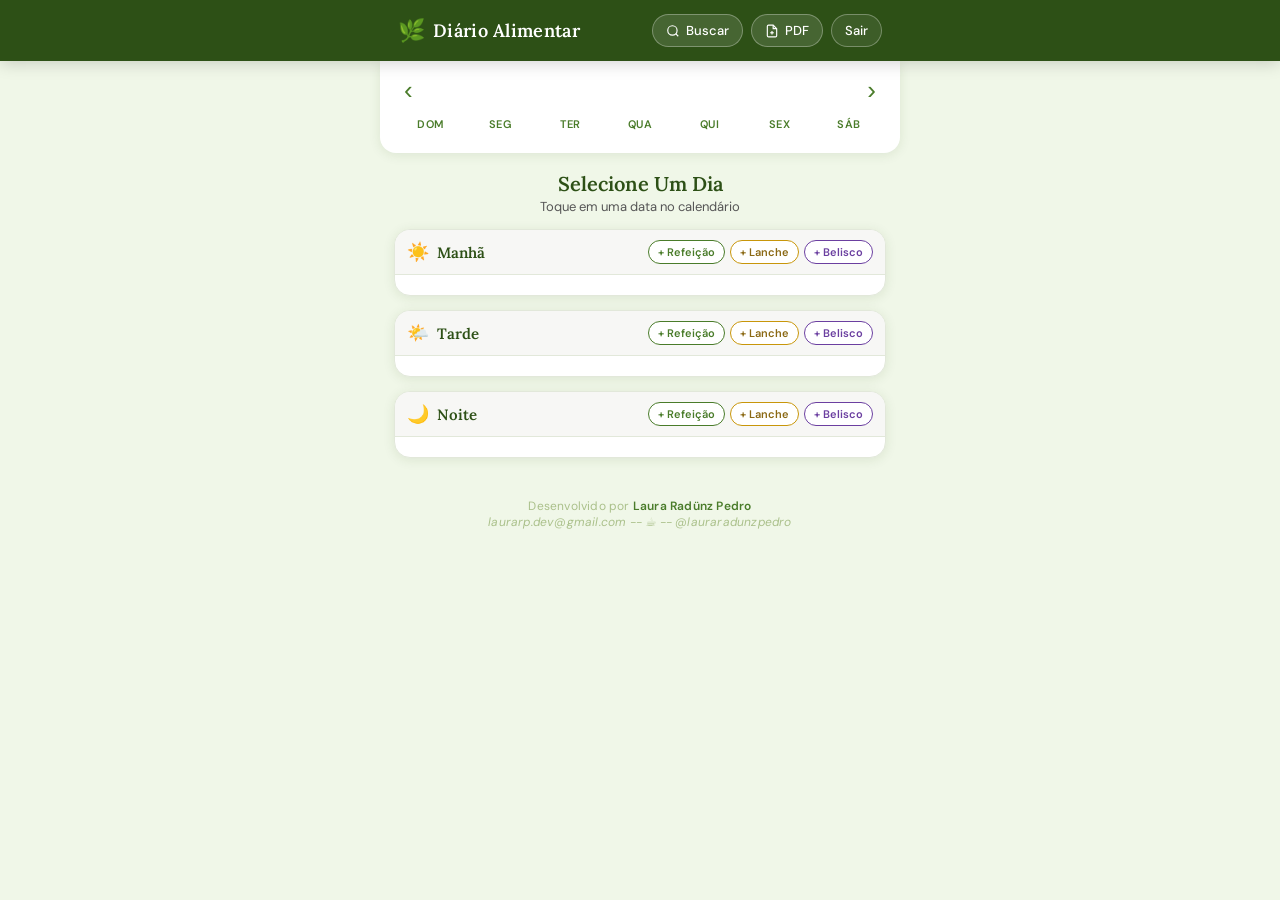
==== commit 41ddd6fb: "Fix: Mensagem de crédito no radapé" ====
--- a/templates/index.html
+++ b/templates/index.html
@@ -236,8 +236,7 @@
 
   <footer class="site-footer">
     <p>Desenvolvido por <strong>Laura Radünz Pedro</strong></p>
-    <p><i>laurarp.dev@gmail.com</i></p>
-    <p><i>@lauraradunzpedro</i></p>
+    <p><i>laurarp.dev@gmail.com -- ☕︎ -- @lauraradunzpedro</i></p>
 
   </footer>
 
--- a/static/style.css
+++ b/static/style.css
@@ -79,6 +79,22 @@
 }
 .btn-pdf:hover { background: rgba(255,255,255,0.22); }
 
+/* Header em mobile: esconde nome e compacta botões */
+@media (max-width: 480px) {
+  #nomeUsuario { display: none !important; }
+
+  .btn-pdf {
+    padding: 6px 10px;
+    font-size: 12px;
+    gap: 4px;
+  }
+
+  .header-inner {
+    gap: 6px;
+    padding: 12px 12px;
+  }
+}
+
 /* ===== CALENDÁRIO ===== */
 .calendario-wrapper {
   max-width: 520px;
